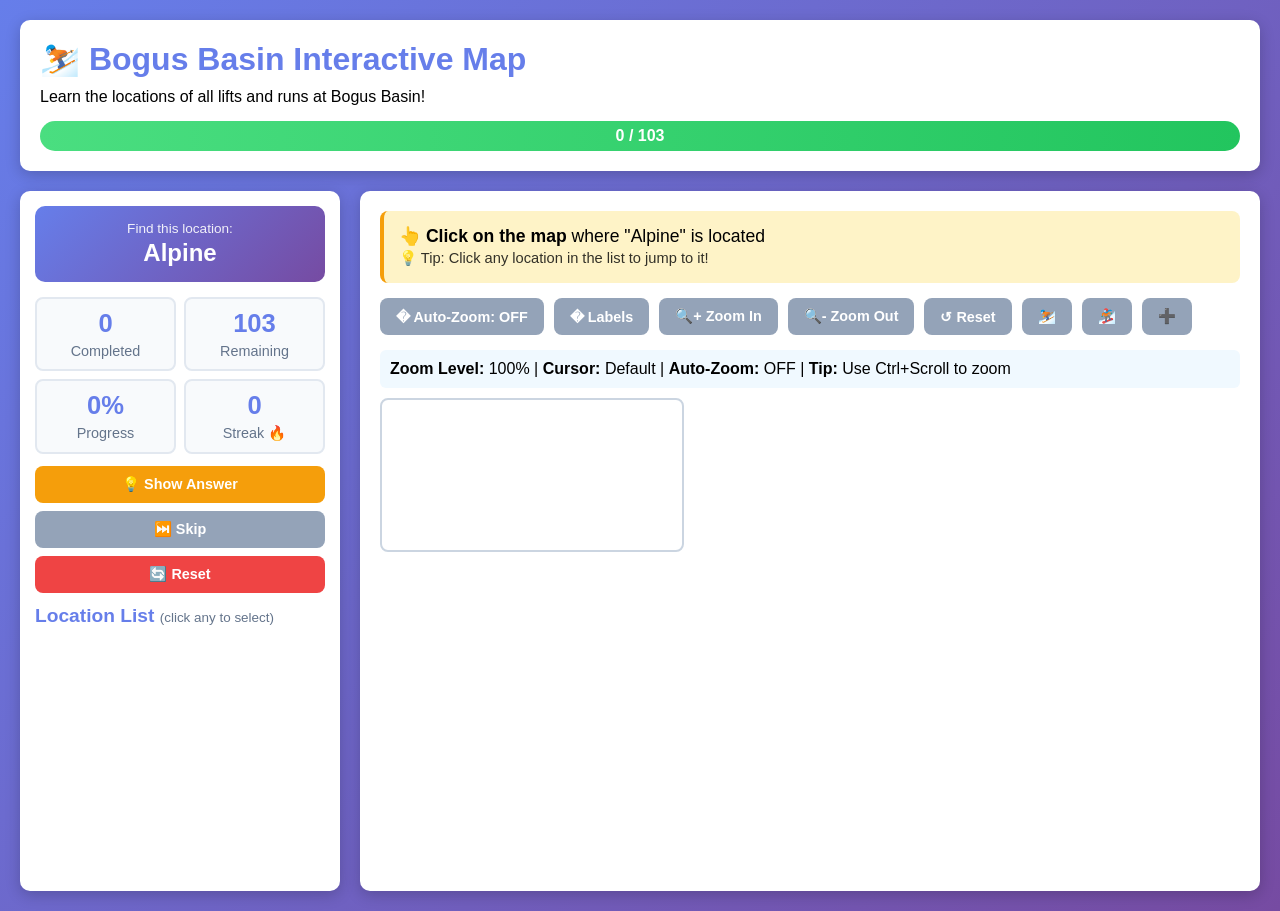
==== index.html @ c321250c "Initial commit: Bogus Basin Interactive Map with 110 locations" ====
<!DOCTYPE html>
<html lang="en">
<head>
    <meta charset="UTF-8">
    <meta name="viewport" content="width=device-width, initial-scale=1.0">
    <meta http-equiv="refresh" content="0; url=learn.html">
    <title>Bogus Basin Interactive Map</title>
    <style>
        body {
            font-family: system-ui, -apple-system, sans-serif;
            display: flex;
            justify-content: center;
            align-items: center;
            height: 100vh;
            margin: 0;
            background: linear-gradient(135deg, #667eea 0%, #764ba2 100%);
            color: white;
            text-align: center;
        }
        .container {
            padding: 40px;
            background: rgba(255, 255, 255, 0.1);
            border-radius: 20px;
            backdrop-filter: blur(10px);
        }
        h1 { font-size: 2em; margin-bottom: 20px; }
        p { font-size: 1.2em; }
        a {
            color: #fbbf24;
            text-decoration: none;
            font-weight: bold;
            padding: 10px 20px;
            background: rgba(255, 255, 255, 0.2);
            border-radius: 8px;
            display: inline-block;
            margin-top: 20px;
        }
        a:hover { background: rgba(255, 255, 255, 0.3); }
    </style>
</head>
<body>
    <div class="container">
        <h1>⛷️ Bogus Basin Interactive Map</h1>
        <p>Redirecting to the interactive map...</p>
        <p>If not redirected, <a href="learn.html">click here</a></p>
    </div>
</body>
</html>
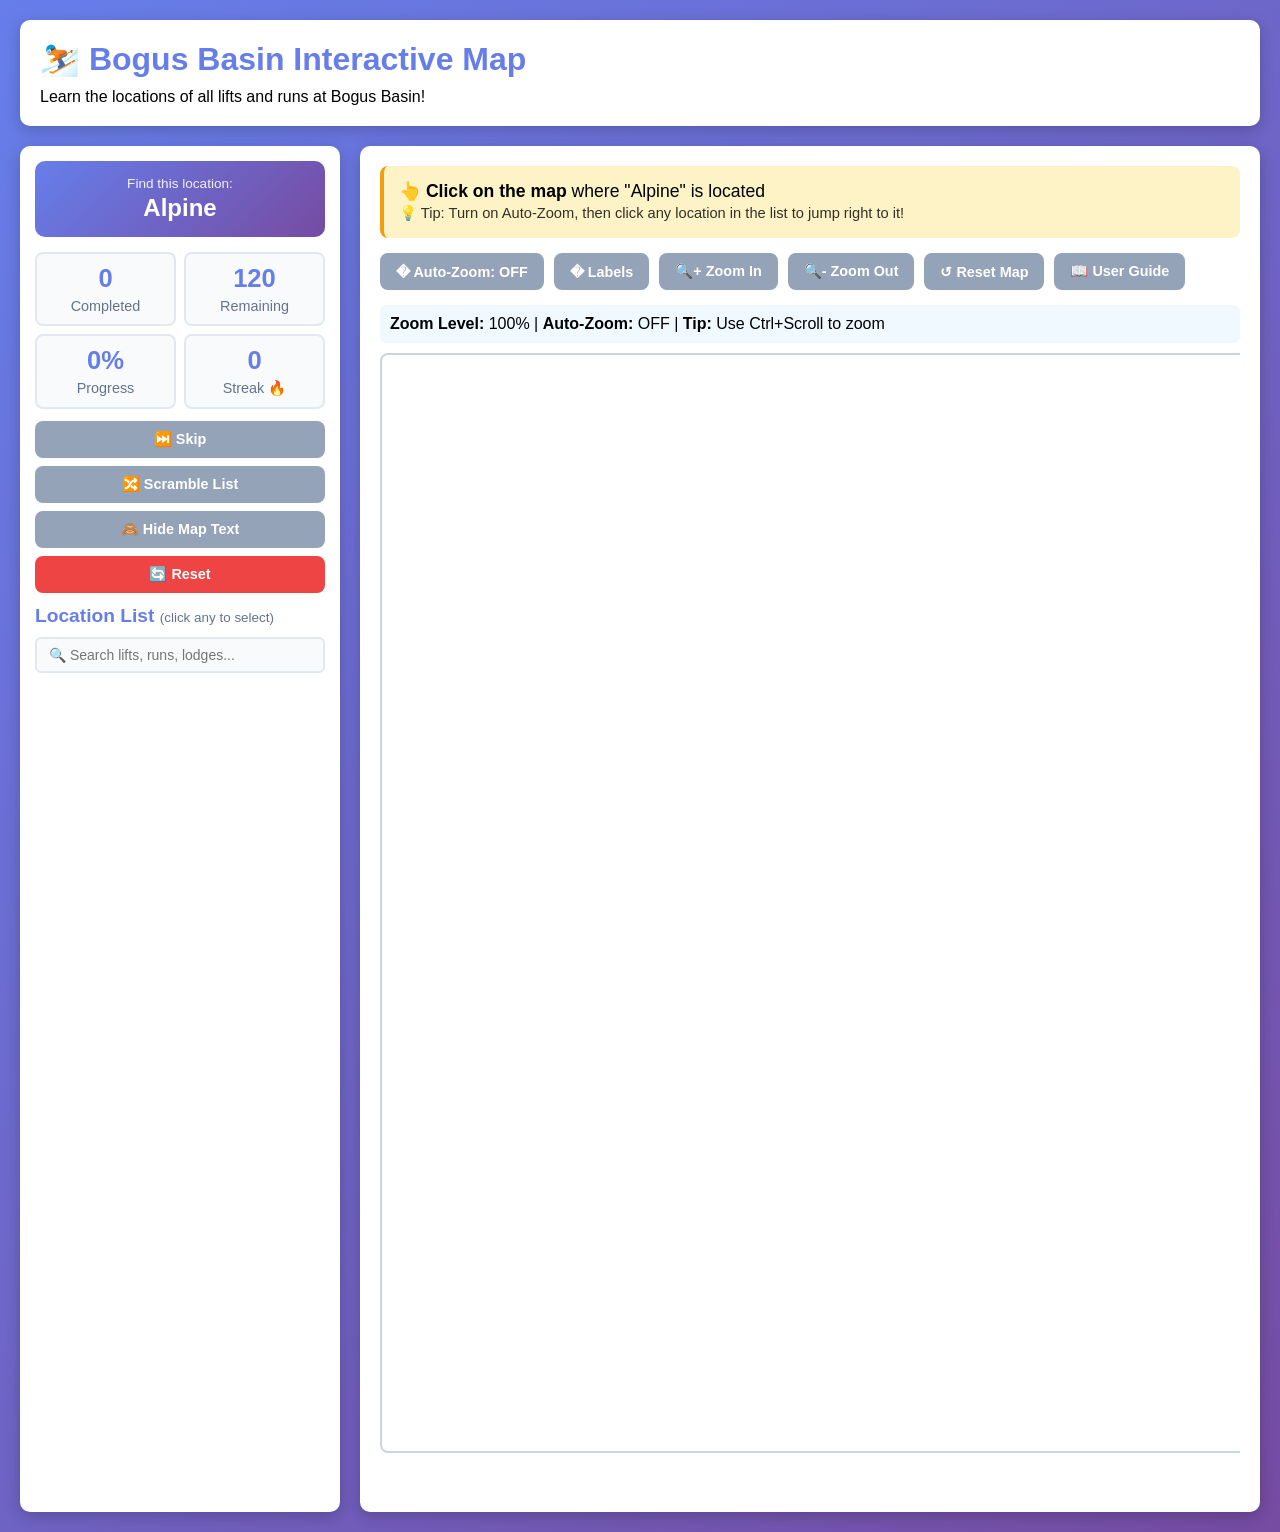
==== commit e3547225: "Add Netlify configuration and site improvements - Add _redirects for clean URLs (root -> /learn.html" ====
--- a/index.html
+++ b/index.html
@@ -5,6 +5,8 @@
     <meta name="viewport" content="width=device-width, initial-scale=1.0">
     <meta http-equiv="refresh" content="0; url=learn.html">
     <title>Bogus Basin Interactive Map</title>
+    <link rel="icon" type="image/svg+xml" href="favicon.svg">
+    <link rel="alternate icon" href="favicon.ico">
     <style>
         body {
             font-family: system-ui, -apple-system, sans-serif;
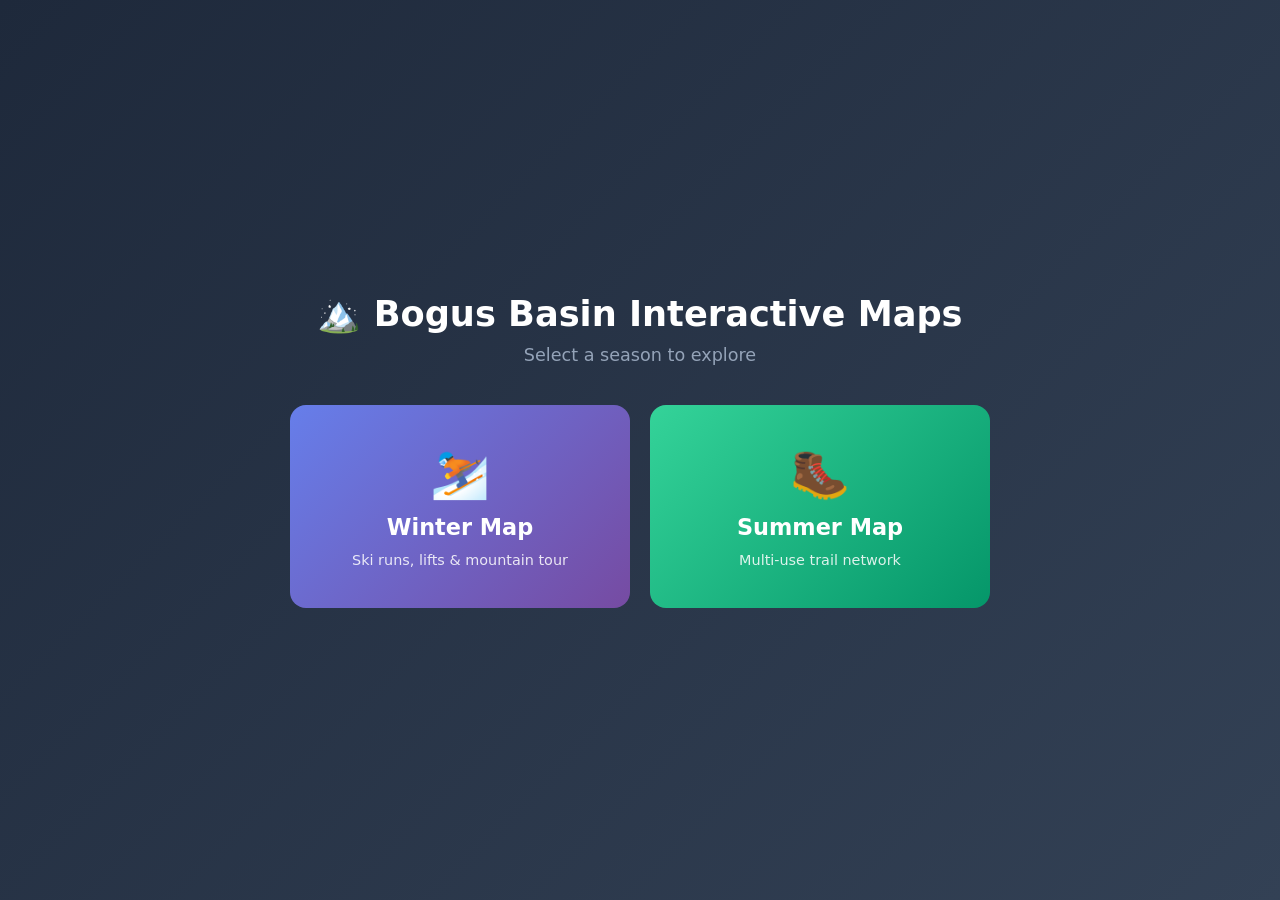
==== commit 25d26722: "Reorganize: move Winter files to Winter/ folder, add landing page, remove unused files" ====
--- a/index.html
+++ b/index.html
@@ -3,48 +3,78 @@
 <head>
     <meta charset="UTF-8">
     <meta name="viewport" content="width=device-width, initial-scale=1.0">
-    <meta http-equiv="refresh" content="0; url=learn.html">
-    <title>Bogus Basin Interactive Map</title>
-    <link rel="icon" type="image/svg+xml" href="favicon.svg">
-    <link rel="alternate icon" href="favicon.ico">
+    <title>Bogus Basin Interactive Maps</title>
+    <link rel="icon" href="data:image/svg+xml,%3Csvg xmlns='http://www.w3.org/2000/svg' viewBox='0 0 64 64'%3E%3Cdefs%3E%3ClinearGradient id='sky' x1='0%25' y1='0%25' x2='0%25' y2='100%25'%3E%3Cstop offset='0%25' style='stop-color:%23667eea;stop-opacity:1'/%3E%3Cstop offset='100%25' style='stop-color:%23764ba2;stop-opacity:1'/%3E%3C/linearGradient%3E%3C/defs%3E%3Crect fill='url(%23sky)' width='64' height='64'/%3E%3Cpath fill='%235a67d8' d='M0 64 L20 30 L45 64 Z'/%3E%3Cpath fill='%236b7bb8' d='M15 64 L32 15 L55 64 Z'/%3E%3Cpath fill='%23ffffff' d='M32 15 L28 25 L32 22 L36 25 Z'/%3E%3Cpath fill='%23e0e7ff' d='M28 25 L32 22 L36 25 L40 35 L32 30 L24 35 Z'/%3E%3Cpath fill='%238b9dc3' d='M35 64 L48 35 L64 64 Z'/%3E%3Cpath fill='%23ffffff' d='M48 35 L46 40 L48 38 L50 40 Z'/%3E%3C/svg%3E">
     <style>
+        * { margin: 0; padding: 0; box-sizing: border-box; }
         body {
-            font-family: system-ui, -apple-system, sans-serif;
+            font-family: 'Segoe UI', system-ui, -apple-system, sans-serif;
             display: flex;
             justify-content: center;
             align-items: center;
-            height: 100vh;
-            margin: 0;
-            background: linear-gradient(135deg, #667eea 0%, #764ba2 100%);
+            min-height: 100vh;
+            background: linear-gradient(135deg, #1e293b 0%, #334155 100%);
             color: white;
             text-align: center;
+            padding: 20px;
         }
         .container {
-            padding: 40px;
-            background: rgba(255, 255, 255, 0.1);
-            border-radius: 20px;
-            backdrop-filter: blur(10px);
+            max-width: 700px;
+            width: 100%;
         }
-        h1 { font-size: 2em; margin-bottom: 20px; }
-        p { font-size: 1.2em; }
-        a {
-            color: #fbbf24;
+        h1 { font-size: 2.2em; margin-bottom: 10px; }
+        .subtitle { font-size: 1.1em; color: #94a3b8; margin-bottom: 40px; }
+        .cards {
+            display: grid;
+            grid-template-columns: 1fr 1fr;
+            gap: 20px;
+        }
+        .card {
+            padding: 40px 30px;
+            border-radius: 16px;
             text-decoration: none;
-            font-weight: bold;
-            padding: 10px 20px;
-            background: rgba(255, 255, 255, 0.2);
-            border-radius: 8px;
-            display: inline-block;
-            margin-top: 20px;
+            color: white;
+            transition: all 0.3s ease;
+            display: flex;
+            flex-direction: column;
+            align-items: center;
+            gap: 12px;
         }
-        a:hover { background: rgba(255, 255, 255, 0.3); }
+        .card:hover {
+            transform: translateY(-5px);
+            box-shadow: 0 12px 30px rgba(0,0,0,0.3);
+        }
+        .card-winter {
+            background: linear-gradient(135deg, #667eea 0%, #764ba2 100%);
+        }
+        .card-summer {
+            background: linear-gradient(135deg, #34d399 0%, #059669 100%);
+        }
+        .card-icon { font-size: 3em; }
+        .card-title { font-size: 1.4em; font-weight: 700; }
+        .card-desc { font-size: 0.9em; opacity: 0.85; }
+        @media (max-width: 500px) {
+            .cards { grid-template-columns: 1fr; }
+            h1 { font-size: 1.6em; }
+        }
     </style>
 </head>
 <body>
     <div class="container">
-        <h1>⛷️ Bogus Basin Interactive Map</h1>
-        <p>Redirecting to the interactive map...</p>
-        <p>If not redirected, <a href="learn.html">click here</a></p>
+        <h1>🏔️ Bogus Basin Interactive Maps</h1>
+        <p class="subtitle">Select a season to explore</p>
+        <div class="cards">
+            <a href="Winter/learn.html" class="card card-winter">
+                <span class="card-icon">⛷️</span>
+                <span class="card-title">Winter Map</span>
+                <span class="card-desc">Ski runs, lifts & mountain tour</span>
+            </a>
+            <a href="Summer/learn.html" class="card card-summer">
+                <span class="card-icon">🥾</span>
+                <span class="card-title">Summer Map</span>
+                <span class="card-desc">Multi-use trail network</span>
+            </a>
+        </div>
     </div>
 </body>
 </html>
